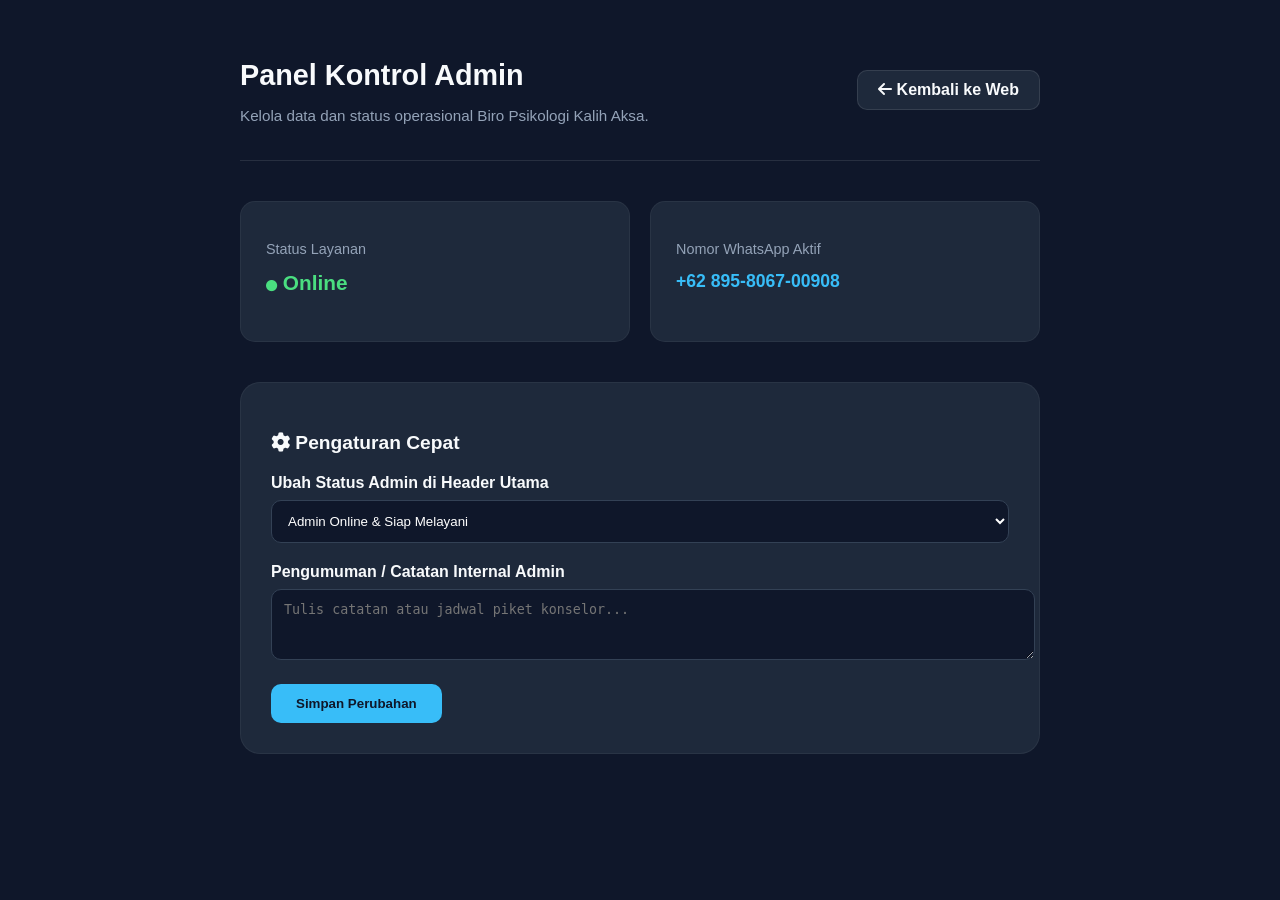
==== admin.html @ b4fc2e1e "Tambah fitur Artikel, Status Operasional, dan Form Testimoni interaktif" ====
<!DOCTYPE html>
<html lang="id">
<head>
    <meta charset="UTF-8">
    <meta name="viewport" content="width=device-width, initial-scale=1.0">
    <title>Admin Dashboard - Kalih Aksa</title>
    <link rel="stylesheet" href="style.css">
    <link rel="stylesheet" href="https://cdnjs.cloudflare.com/ajax/libs/font-awesome/6.4.0/css/all.min.css">
</head>
<body style="padding: 40px 20px;">

    <div style="max-width: 800px; margin: 0 auto;">
        <!-- Header Admin Panel -->
        <div style="display: flex; justify-content: space-between; align-items: center; margin-bottom: 40px; border-bottom: 1px solid rgba(255,255,255,0.1); padding-bottom: 20px;">
            <div>
                <h1 style="font-size: 1.8rem; margin-bottom: 5px;">Panel Kontrol Admin</h1>
                <p style="color: var(--text-sub); font-size: 0.95rem;">Kelola data dan status operasional Biro Psikologi Kalih Aksa.</p>
            </div>
            <a href="index.html" style="background: var(--card-bg); color: var(--text-main); padding: 10px 20px; border-radius: 10px; text-decoration: none; border: 1px solid rgba(255,255,255,0.1); font-weight: 600;">
                <i class="fa-solid fa-arrow-left"></i> Kembali ke Web
            </a>
        </div>

        <!-- Statistik Singkat / Quick Info -->
        <div style="display: grid; grid-template-columns: repeat(auto-fit, minmax(220px, 1fr)); gap: 20px; margin-bottom: 40px;">
            <div style="background: var(--card-bg); padding: 25px; border-radius: 15px; border: 1px solid rgba(255,255,255,0.05);">
                <p style="color: var(--text-sub); font-size: 0.9rem;">Status Layanan</p>
                <h3 style="color: #4ade80; margin-top: 5px; font-size: 1.3rem;"><i class="fa-solid fa-circle" style="font-size: 0.7rem;"></i> Online</h3>
            </div>
            <div style="background: var(--card-bg); padding: 25px; border-radius: 15px; border: 1px solid rgba(255,255,255,0.05);">
                <p style="color: var(--text-sub); font-size: 0.9rem;">Nomor WhatsApp Aktif</p>
                <h3 style="color: var(--accent-color); margin-top: 5px; font-size: 1.1rem;">+62 895-8067-00908</h3>
            </div>
        </div>

        <!-- Menu Kontrol Pengaturan Admin -->
        <div style="background: var(--card-bg); padding: 30px; border-radius: 20px; border: 1px solid rgba(255,255,255,0.05);">
            <h3 style="margin-bottom: 20px; font-size: 1.2rem;"><i class="fa-solid fa-gear"></i> Pengaturan Cepat</h3>
            
            <div style="margin-bottom: 20px;">
                <label style="display: block; margin-bottom: 8px; font-weight: 600;">Ubah Status Admin di Header Utama</label>
                <select id="statusSelect" style="width: 100%; padding: 12px; border-radius: 10px; border: 1px solid #334155; background: #0f172a; color: #fff;">
                    <option value="online">Admin Online & Siap Melayani</option>
                    <option value="istirahat">Admin Sedang Istirahat / Offline</option>
                </select>
            </div>

            <div style="margin-bottom: 20px;">
                <label style="display: block; margin-bottom: 8px; font-weight: 600;">Pengumuman / Catatan Internal Admin</label>
                <textarea rows="3" placeholder="Tulis catatan atau jadwal piket konselor..." style="width: 100%; padding: 12px; border-radius: 10px; border: 1px solid #334155; background: #0f172a; color: #fff;"></textarea>
            </div>

            <button onclick="alert('Pengaturan berhasil disimpan!')" style="background: var(--accent-color); color: #0f172a; border: none; padding: 12px 25px; border-radius: 10px; font-weight: bold; cursor: pointer;">
                Simpan Perubahan
            </button>
        </div>
    </div>

</body>
</html>
---- style.css ----
/* ========================================== */
/* VARIABEL WARNA UTAMA (DARK MODE)           */
/* ========================================== */
:root {
    --bg-color: #0f172a;       
    --card-bg: #1e293b;        
    --text-main: #f8fafc;      
    --text-sub: #94a3b8;       
    --accent-color: #38bdf8;   
}

body {
    background-color: var(--bg-color);
    color: var(--text-main);
    font-family: 'Segoe UI', Tahoma, Geneva, Verdana, sans-serif;
    margin: 0;
}

.section-title {
    text-align: center;
    font-size: 2.2rem;
    margin-bottom: 10px;
    color: var(--text-main);
}

.section-desc {
    text-align: center;
    color: var(--text-sub);
    margin-bottom: 40px;
}

/* Badge Status Admin Online */
.admin-badge {
    display: inline-flex;
    align-items: center;
    gap: 8px;
    background: rgba(34, 197, 94, 0.1);
    color: #4ade80;
    padding: 6px 16px;
    border-radius: 20px;
    font-size: 0.85rem;
    font-weight: 600;
    margin-bottom: 15px;
    border: 1px solid rgba(34, 197, 94, 0.2);
}

.pulse-dot {
    width: 8px;
    height: 8px;
    background-color: #4ade80;
    border-radius: 50%;
    box-shadow: 0 0 0 rgba(74, 222, 128, 0.4);
    animation: pulse 2s infinite;
}

@keyframes pulse {
    0% { transform: scale(0.95); box-shadow: 0 0 0 0 rgba(74, 222, 128, 0.7); }
    70% { transform: scale(1); box-shadow: 0 0 0 8px rgba(74, 222, 128, 0); }
    100% { transform: scale(0.95); box-shadow: 0 0 0 0 rgba(74, 222, 128, 0); }
}

/* 1. Profil Konselor */
.konselor-grid {
    display: grid;
    grid-template-columns: repeat(auto-fit, minmax(280px, 1fr));
    gap: 30px;
    max-width: 900px;
    margin: 0 auto;
}

.konselor-card {
    background: var(--card-bg);
    padding: 30px;
    border-radius: 20px;
    text-align: center;
    border: 1px solid rgba(255, 255, 255, 0.05);
    transition: transform 0.3s;
}

.konselor-card:hover {
    transform: translateY(-8px);
}

.konselor-img {
    font-size: 3rem;
    color: var(--accent-color);
    margin-bottom: 15px;
}

.konselor-card h3 {
    margin-bottom: 5px;
    font-size: 1.2rem;
}

.spesialisasi {
    color: var(--accent-color);
    font-size: 0.9rem;
    font-weight: 600;
    margin-bottom: 15px;
}

.konselor-card p {
    color: var(--text-sub);
    font-size: 0.9rem;
    line-height: 1.5;
}

/* 2. Form Booking */
.booking-section, .testimoni-section {
    padding: 60px 20px;
}

.booking-form {
    max-width: 600px;
    margin: 0 auto;
    background: var(--card-bg);
    padding: 40px;
    border-radius: 20px;
    box-shadow: 0 10px 30px rgba(0,0,0,0.3);
    border: 1px solid rgba(255, 255, 255, 0.05);
}

.form-group {
    margin-bottom: 25px;
}

.form-group label {
    display: block;
    margin-bottom: 10px;
    font-weight: 600;
}

.form-group input, .form-group select, .form-group textarea {
    width: 100%;
    padding: 14px;
    border-radius: 10px;
    border: 1px solid #334155;
    background: #0f172a;
    color: #fff;
    font-size: 1rem;
}

.form-group input:focus, .form-group select:focus, .form-group textarea:focus {
    outline: none;
    border-color: var(--accent-color);
}

.btn-submit-wa {
    width: 100%;
    background-color: #25d366;
    color: white;
    border: none;
    padding: 16px;
    border-radius: 10px;
    font-size: 1.1rem;
    font-weight: bold;
    cursor: pointer;
    transition: 0.3s;
    display: flex;
    justify-content: center;
    align-items: center;
    gap: 10px;
}

.btn-submit-wa:hover {
    background-color: #22bf5b;
    transform: translateY(-2px);
}

/* 3. Artikel Grid */
.artikel-grid {
    display: grid;
    grid-template-columns: repeat(auto-fit, minmax(300px, 1fr));
    gap: 30px;
    max-width: 900px;
    margin: 0 auto;
}

.artikel-card {
    background: var(--card-bg);
    padding: 30px;
    border-radius: 20px;
    border: 1px solid rgba(255, 255, 255, 0.05);
    transition: transform 0.3s;
}

.artikel-card:hover {
    transform: translateY(-8px);
}

.artikel-card h3 {
    font-size: 1.2rem;
    margin-bottom: 12px;
}

.artikel-card p {
    color: var(--text-sub);
    font-size: 0.9rem;
    margin-bottom: 20px;
    line-height: 1.5;
}

.read-more {
    color: var(--accent-color);
    text-decoration: none;
    font-weight: 600;
    font-size: 0.9rem;
}

.read-more:hover {
    text-decoration: underline;
}

/* 4. FAQ Accordion */
.faq-container {
    max-width: 700px;
    margin: 0 auto;
}

.faq-item {
    background: var(--card-bg);
    margin-bottom: 15px;
    border-radius: 12px;
    overflow: hidden;
    border: 1px solid rgba(255, 255, 255, 0.05);
}

.faq-question {
    width: 100%;
    background: none;
    border: none;
    color: var(--text-main);
    padding: 20px;
    text-align: left;
    font-size: 1rem;
    font-weight: 600;
    cursor: pointer;
    display: flex;
    justify-content: space-between;
    align-items: center;
}

.faq-question i {
    transition: transform 0.3s;
}

.faq-answer {
    max-height: 0;
    overflow: hidden;
    transition: max-height 0.3s ease, padding 0.3s ease;
    padding: 0 20px;
    color: var(--text-sub);
    font-size: 0.95rem;
    line-height: 1.5;
}

.faq-item.active .faq-answer {
    max-height: 150px;
    padding: 0 20px 20px 20px;
}

.faq-item.active .faq-question i {
    transform: rotate(180deg);
}

/* 5. Testimoni Grid */
.testimoni-grid {
    display: grid;
    grid-template-columns: repeat(auto-fit, minmax(300px, 1fr));
    gap: 30px;
    max-width: 1000px;
    margin: 0 auto;
}

.testimoni-card {
    background: rgba(30, 41, 59, 0.7);
    backdrop-filter: blur(15px);
    border: 1px solid rgba(255, 255, 255, 0.1);
    padding: 30px;
    border-radius: 20px;
}

.testimoni-text {
    font-style: italic;
    color: var(--text-main);
    margin-bottom: 20px;
    line-height: 1.6;
}

.testimoni-name {
    color: var(--accent-color);
    font-size: 0.95rem;
}

/* 6. Floating WhatsApp Button */
.floating-wa {
    position: fixed;
    bottom: 30px;
    right: 30px;
    background-color: #25d366;
    color: white;
    width: 60px;
    height: 60px;
    border-radius: 50%;
    display: flex;
    justify-content: center;
    align-items: center;
    font-size: 2rem;
    box-shadow: 0 4px 15px rgba(37, 211, 102, 0.4);
    z-index: 1000;
    transition: transform 0.3s;
    text-decoration: none;
}

.floating-wa:hover {
    transform: scale(1.1);
}
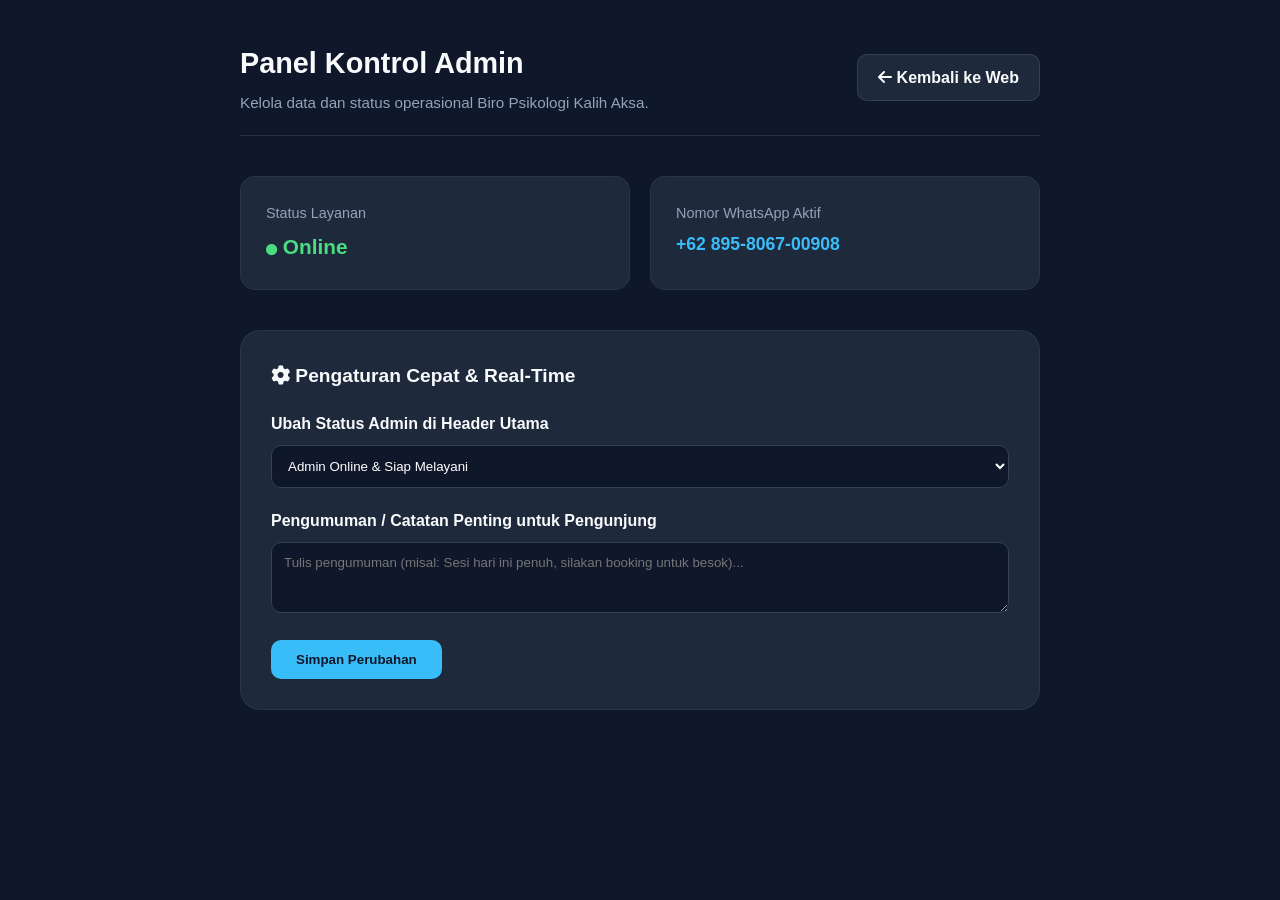
==== commit 13514000: "Tambah fitur Dark/Light Mode dan Sinkronisasi Status Admin Real-Time" ====
--- a/admin.html
+++ b/admin.html
@@ -25,7 +25,7 @@
         <div style="display: grid; grid-template-columns: repeat(auto-fit, minmax(220px, 1fr)); gap: 20px; margin-bottom: 40px;">
             <div style="background: var(--card-bg); padding: 25px; border-radius: 15px; border: 1px solid rgba(255,255,255,0.05);">
                 <p style="color: var(--text-sub); font-size: 0.9rem;">Status Layanan</p>
-                <h3 style="color: #4ade80; margin-top: 5px; font-size: 1.3rem;"><i class="fa-solid fa-circle" style="font-size: 0.7rem;"></i> Online</h3>
+                <h3 id="statusPreview" style="color: #4ade80; margin-top: 5px; font-size: 1.3rem;"><i class="fa-solid fa-circle" style="font-size: 0.7rem;"></i> Online</h3>
             </div>
             <div style="background: var(--card-bg); padding: 25px; border-radius: 15px; border: 1px solid rgba(255,255,255,0.05);">
                 <p style="color: var(--text-sub); font-size: 0.9rem;">Nomor WhatsApp Aktif</p>
@@ -35,26 +35,28 @@
 
         <!-- Menu Kontrol Pengaturan Admin -->
         <div style="background: var(--card-bg); padding: 30px; border-radius: 20px; border: 1px solid rgba(255,255,255,0.05);">
-            <h3 style="margin-bottom: 20px; font-size: 1.2rem;"><i class="fa-solid fa-gear"></i> Pengaturan Cepat</h3>
+            <h3 style="margin-bottom: 20px; font-size: 1.2rem;"><i class="fa-solid fa-gear"></i> Pengaturan Cepat & Real-Time</h3>
             
             <div style="margin-bottom: 20px;">
                 <label style="display: block; margin-bottom: 8px; font-weight: 600;">Ubah Status Admin di Header Utama</label>
                 <select id="statusSelect" style="width: 100%; padding: 12px; border-radius: 10px; border: 1px solid #334155; background: #0f172a; color: #fff;">
-                    <option value="online">Admin Online & Siap Melayani</option>
-                    <option value="istirahat">Admin Sedang Istirahat / Offline</option>
+                    <option value="Admin Online & Siap Melayani">Admin Online & Siap Melayani</option>
+                    <option value="Admin Sedang Istirahat / Offline">Admin Sedang Istirahat / Offline</option>
                 </select>
             </div>
 
             <div style="margin-bottom: 20px;">
-                <label style="display: block; margin-bottom: 8px; font-weight: 600;">Pengumuman / Catatan Internal Admin</label>
-                <textarea rows="3" placeholder="Tulis catatan atau jadwal piket konselor..." style="width: 100%; padding: 12px; border-radius: 10px; border: 1px solid #334155; background: #0f172a; color: #fff;"></textarea>
+                <label style="display: block; margin-bottom: 8px; font-weight: 600;">Pengumuman / Catatan Penting untuk Pengunjung</label>
+                <textarea id="noticeInput" rows="3" placeholder="Tulis pengumuman (misal: Sesi hari ini penuh, silakan booking untuk besok)..." style="width: 100%; padding: 12px; border-radius: 10px; border: 1px solid #334155; background: #0f172a; color: #fff;"></textarea>
             </div>
 
-            <button onclick="alert('Pengaturan berhasil disimpan!')" style="background: var(--accent-color); color: #0f172a; border: none; padding: 12px 25px; border-radius: 10px; font-weight: bold; cursor: pointer;">
+            <button id="saveAdminBtn" style="background: var(--accent-color); color: #0f172a; border: none; padding: 12px 25px; border-radius: 10px; font-weight: bold; cursor: pointer;">
                 Simpan Perubahan
             </button>
         </div>
     </div>
 
+    <!-- Script Utama (External) -->
+    <script src="admin.js"></script>
 </body>
 </html>
--- a/style.css
+++ b/style.css
@@ -9,11 +9,19 @@
     --accent-color: #38bdf8;   
 }
 
+* {
+    margin: 0;
+    padding: 0;
+    box-sizing: border-box;
+    font-family: 'Segoe UI', Tahoma, Geneva, Verdana, sans-serif;
+    scroll-behavior: smooth;
+}
+
 body {
     background-color: var(--bg-color);
     color: var(--text-main);
-    font-family: 'Segoe UI', Tahoma, Geneva, Verdana, sans-serif;
-    margin: 0;
+    line-height: 1.6;
+    transition: background-color 0.3s ease, color 0.3s ease;
 }
 
 .section-title {
@@ -21,6 +29,7 @@
     font-size: 2.2rem;
     margin-bottom: 10px;
     color: var(--text-main);
+    font-weight: 700;
 }
 
 .section-desc {
@@ -314,4 +323,39 @@
 
 .floating-wa:hover {
     transform: scale(1.1);
+}
+
+/* ========================================== */
+/* TAMBAHAN STYLING UNTUK LIGHT MODE          */
+/* ========================================== */
+body.light-mode {
+    background-color: #f8fafc !important;
+    color: #0f172a !important;
+}
+
+body.light-mode header,
+body.light-mode .konselor-card,
+body.light-mode .booking-section,
+body.light-mode .artikel-card,
+body.light-mode .faq-item,
+body.light-mode .testimoni-card,
+body.light-mode div[style*="background: var(--card-bg)"] {
+    background-color: #ffffff !important;
+    color: #0f172a !important;
+    border-color: #e2e8f0 !important;
+}
+
+body.light-mode p, 
+body.light-mode span, 
+body.light-mode label,
+body.light-mode .section-desc {
+    color: #475569 !important;
+}
+
+body.light-mode input,
+body.light-mode select,
+body.light-mode textarea {
+    background-color: #f1f5f9 !important;
+    color: #0f172a !important;
+    border-color: #cbd5e1 !important;
 }
